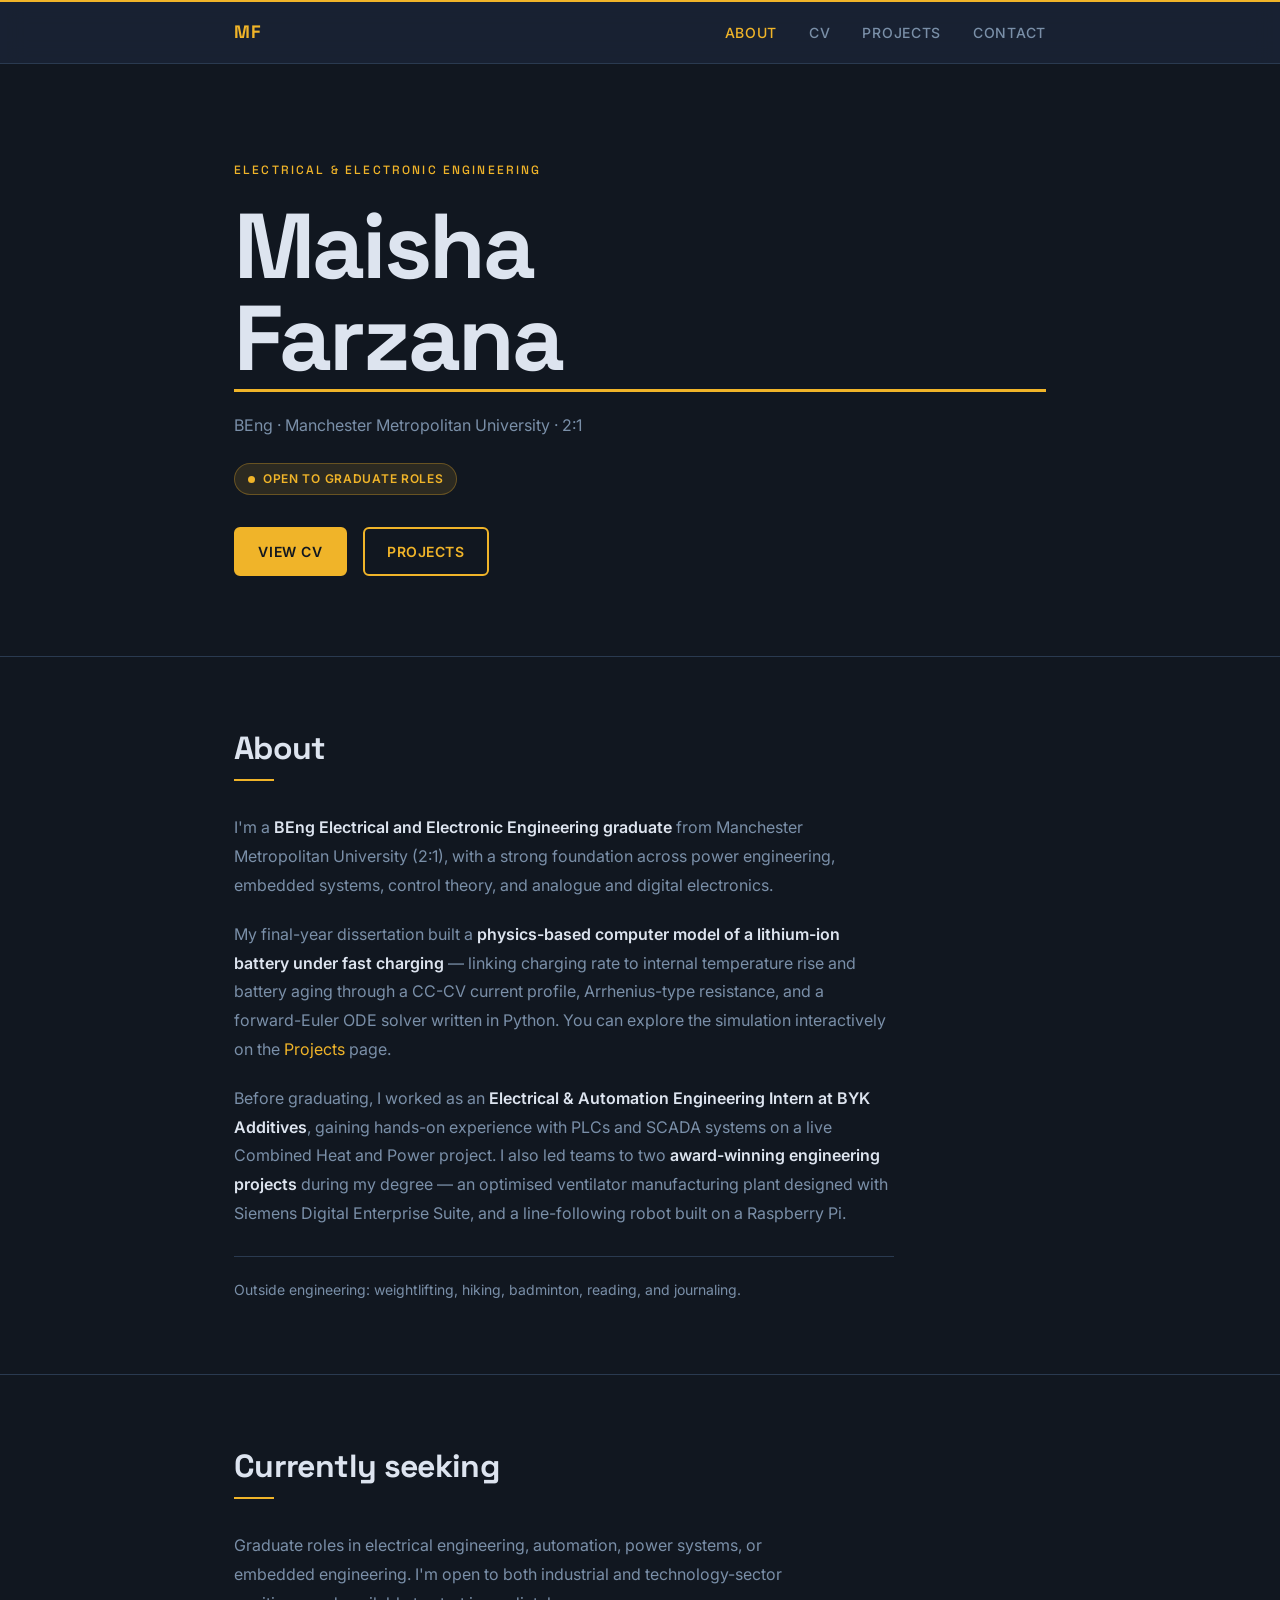
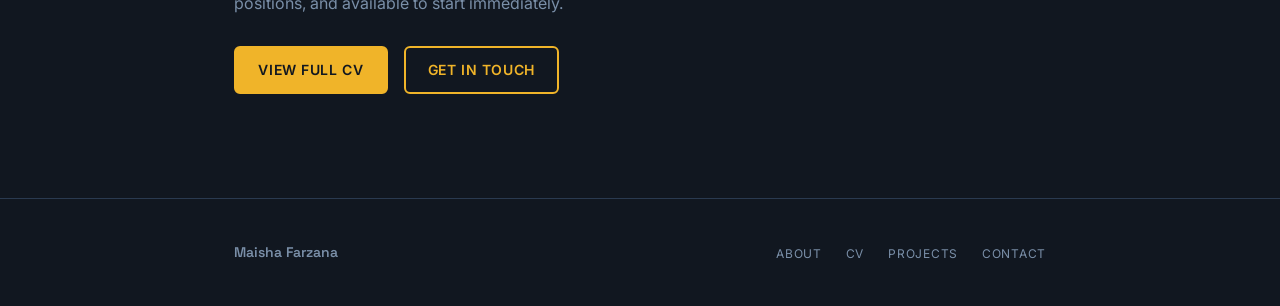
==== index.html @ 841b2d63 "Add home page and shared CSS — Palette D (Deep Charge) Space Grotesk / Inter typography, amber accen" ====
<!DOCTYPE html>
<html lang="en">
<head>
  <meta charset="UTF-8">
  <meta name="viewport" content="width=device-width, initial-scale=1.0">
  <title>Maisha Farzana — Electrical Engineer</title>
  <meta name="description" content="Electrical and Electronic Engineering graduate seeking roles in power, automation, and embedded systems.">
  <link rel="preconnect" href="https://fonts.googleapis.com">
  <link rel="preconnect" href="https://fonts.gstatic.com" crossorigin>
  <link href="https://fonts.googleapis.com/css2?family=Space+Grotesk:wght@400;500;600;700&family=Inter:wght@400;500;600&display=swap" rel="stylesheet">
  <link rel="stylesheet" href="css/style.css">
</head>
<body>

  <!-- ── NAV ── -->
  <nav class="nav">
    <div class="container nav-inner">
      <a href="index.html" class="nav-logo">MF</a>
      <button class="nav-toggle" aria-label="Toggle navigation" onclick="this.closest('nav').querySelector('.nav-links').classList.toggle('open')">
        <span></span><span></span><span></span>
      </button>
      <ul class="nav-links">
        <li><a href="index.html" class="active">About</a></li>
        <li><a href="cv.html">CV</a></li>
        <li><a href="projects.html">Projects</a></li>
        <li><a href="contact.html">Contact</a></li>
      </ul>
    </div>
  </nav>

  <main>
    <!-- ── HERO ── -->
    <section class="hero">
      <div class="container">
        <p class="hero-eyebrow">Electrical &amp; Electronic Engineering</p>
        <h1 class="hero-name">
          Maisha<br>Farzana
          <span class="hero-name-underline"></span>
        </h1>
        <p class="hero-degree">BEng · Manchester Metropolitan University · 2:1</p>
        <div class="hero-badge-row">
          <span class="status-badge">
            <span class="pulse-dot"></span>
            Open to graduate roles
          </span>
        </div>
        <div class="hero-cta">
          <a href="cv.html" class="btn btn-primary">View CV</a>
          <a href="projects.html" class="btn btn-secondary">Projects</a>
        </div>
      </div>
    </section>

    <!-- ── ABOUT ── -->
    <section class="section">
      <div class="container">
        <h2 class="section-heading">About</h2>
        <div class="about-body">
          <p>
            I'm a <strong>BEng Electrical and Electronic Engineering graduate</strong> from Manchester Metropolitan
            University (2:1), with a strong foundation across power engineering, embedded systems, control theory,
            and analogue and digital electronics.
          </p>
          <p>
            My final-year dissertation built a <strong>physics-based computer model of a lithium-ion battery
            under fast charging</strong> — linking charging rate to internal temperature rise and battery aging through
            a CC-CV current profile, Arrhenius-type resistance, and a forward-Euler ODE solver written in Python.
            You can explore the simulation interactively on the <a href="projects.html" style="color:var(--accent)">Projects</a> page.
          </p>
          <p>
            Before graduating, I worked as an <strong>Electrical &amp; Automation Engineering Intern at BYK Additives</strong>,
            gaining hands-on experience with PLCs and SCADA systems on a live Combined Heat and Power project.
            I also led teams to two <strong>award-winning engineering projects</strong> during my degree — an optimised
            ventilator manufacturing plant designed with Siemens Digital Enterprise Suite, and a line-following
            robot built on a Raspberry Pi.
          </p>
          <p class="about-hobbies">
            Outside engineering: weightlifting, hiking, badminton, reading, and journaling.
          </p>
        </div>
      </div>
    </section>

    <!-- ── LOOKING FOR ── -->
    <section class="section">
      <div class="container">
        <h2 class="section-heading">Currently seeking</h2>
        <p style="max-width:580px; color:var(--text-muted); line-height:1.8;">
          Graduate roles in electrical engineering, automation, power systems, or embedded engineering.
          I'm open to both industrial and technology-sector positions, and available to start immediately.
        </p>
        <div style="margin-top:1.75rem; display:flex; gap:1rem; flex-wrap:wrap;">
          <a href="cv.html" class="btn btn-primary">View full CV</a>
          <a href="contact.html" class="btn btn-secondary">Get in touch</a>
        </div>
      </div>
    </section>
  </main>

  <!-- ── FOOTER ── -->
  <footer class="footer">
    <div class="container footer-inner">
      <span class="footer-name">Maisha Farzana</span>
      <ul class="footer-links">
        <li><a href="index.html">About</a></li>
        <li><a href="cv.html">CV</a></li>
        <li><a href="projects.html">Projects</a></li>
        <li><a href="contact.html">Contact</a></li>
      </ul>
    </div>
  </footer>

</body>
</html>
---- css/style.css ----
/* ─────────────────────────────────────────────
   DESIGN TOKENS  —  Palette D: Deep Charge
   ───────────────────────────────────────────── */
:root {
  --ground:       #111720;
  --surface:      #1a2435;
  --surface-hi:   #243248;
  --text:         #dde4ef;
  --text-muted:   #7a8fa8;
  --accent:       #f0b429;
  --accent-dim:   rgba(240, 180, 41, 0.12);
  --border:       #2a3a50;

  --font-display: 'Space Grotesk', sans-serif;
  --font-body:    'Inter', sans-serif;

  --text-xs:   0.75rem;
  --text-sm:   0.875rem;
  --text-base: 1rem;
  --text-lg:   1.125rem;
  --text-xl:   1.25rem;
  --text-2xl:  1.5rem;
  --text-3xl:  2rem;
  --text-4xl:  2.75rem;

  --nav-h:   64px;
  --max-w:   860px;
  --radius:  6px;
  --gap:     1.5rem;
}

/* ─────────────────────────────────────────────
   RESET
   ───────────────────────────────────────────── */
*, *::before, *::after {
  box-sizing: border-box;
  margin: 0;
  padding: 0;
}

html { scroll-behavior: smooth; }

body {
  background-color: var(--ground);
  color: var(--text);
  font-family: var(--font-body);
  font-size: var(--text-base);
  line-height: 1.7;
  -webkit-font-smoothing: antialiased;
}

img, svg { display: block; max-width: 100%; }

a {
  color: inherit;
  text-decoration: none;
}

/* ─────────────────────────────────────────────
   LAYOUT WRAPPER
   ───────────────────────────────────────────── */
.container {
  width: 100%;
  max-width: var(--max-w);
  margin-inline: auto;
  padding-inline: 1.5rem;
}

/* ─────────────────────────────────────────────
   NAV
   ───────────────────────────────────────────── */
.nav {
  position: sticky;
  top: 0;
  z-index: 100;
  height: var(--nav-h);
  background: rgba(26, 36, 53, 0.88);
  backdrop-filter: blur(12px);
  -webkit-backdrop-filter: blur(12px);
  border-top: 2px solid var(--accent);
  border-bottom: 1px solid var(--border);
}

.nav-inner {
  height: 100%;
  display: flex;
  align-items: center;
  justify-content: space-between;
}

.nav-logo {
  font-family: var(--font-display);
  font-size: var(--text-lg);
  font-weight: 700;
  letter-spacing: 0.04em;
  color: var(--accent);
  flex-shrink: 0;
}

.nav-logo:hover { color: var(--text); transition: color 0.2s; }

.nav-links {
  display: flex;
  gap: 2rem;
  list-style: none;
}

.nav-links a {
  font-size: var(--text-sm);
  font-weight: 500;
  letter-spacing: 0.05em;
  text-transform: uppercase;
  color: var(--text-muted);
  transition: color 0.2s;
}

.nav-links a:hover,
.nav-links a.active {
  color: var(--text);
}

.nav-links a.active {
  color: var(--accent);
}

/* hamburger — mobile only */
.nav-toggle {
  display: none;
  flex-direction: column;
  gap: 5px;
  background: none;
  border: none;
  cursor: pointer;
  padding: 4px;
}

.nav-toggle span {
  display: block;
  width: 24px;
  height: 2px;
  background: var(--text);
  border-radius: 2px;
  transition: transform 0.25s, opacity 0.25s;
}

/* ─────────────────────────────────────────────
   BUTTONS
   ───────────────────────────────────────────── */
.btn {
  display: inline-block;
  padding: 0.65rem 1.4rem;
  border-radius: var(--radius);
  font-family: var(--font-body);
  font-size: var(--text-sm);
  font-weight: 600;
  letter-spacing: 0.04em;
  text-transform: uppercase;
  cursor: pointer;
  transition: background 0.2s, color 0.2s, border-color 0.2s;
  border: 2px solid transparent;
}

.btn-primary {
  background: var(--accent);
  color: var(--ground);
  border-color: var(--accent);
}

.btn-primary:hover {
  background: #ffc844;
  border-color: #ffc844;
}

.btn-secondary {
  background: transparent;
  color: var(--accent);
  border-color: var(--accent);
}

.btn-secondary:hover {
  background: var(--accent-dim);
}

/* ─────────────────────────────────────────────
   STATUS BADGE
   ───────────────────────────────────────────── */
.status-badge {
  display: inline-flex;
  align-items: center;
  gap: 0.5rem;
  padding: 0.3rem 0.8rem;
  background: var(--accent-dim);
  border: 1px solid rgba(240, 180, 41, 0.3);
  border-radius: 999px;
  font-size: var(--text-xs);
  font-weight: 600;
  letter-spacing: 0.06em;
  text-transform: uppercase;
  color: var(--accent);
}

.pulse-dot {
  width: 7px;
  height: 7px;
  border-radius: 50%;
  background: var(--accent);
  animation: pulse 2.4s ease-in-out infinite;
  flex-shrink: 0;
}

@keyframes pulse {
  0%, 100% { opacity: 1; transform: scale(1); }
  50%       { opacity: 0.45; transform: scale(0.8); }
}

/* ─────────────────────────────────────────────
   HERO
   ───────────────────────────────────────────── */
.hero {
  padding-top: 6rem;
  padding-bottom: 5rem;
}

.hero-eyebrow {
  font-family: var(--font-display);
  font-size: var(--text-xs);
  font-weight: 500;
  letter-spacing: 0.18em;
  text-transform: uppercase;
  color: var(--accent);
  margin-bottom: 1.25rem;
}

.hero-name {
  font-family: var(--font-display);
  font-size: clamp(3.25rem, 9vw, 5.75rem);
  font-weight: 700;
  line-height: 1.0;
  letter-spacing: -0.03em;
  color: var(--text);
  margin-bottom: 0.5rem;
}

.hero-name-underline {
  display: block;
  height: 3px;
  background: var(--accent);
  width: 0;
  margin-top: 0.3rem;
  animation: draw-line 1.2s cubic-bezier(0.22, 1, 0.36, 1) 0.4s forwards;
}

@keyframes draw-line {
  to { width: 100%; }
}

.hero-degree {
  margin-top: 1.25rem;
  font-size: var(--text-base);
  color: var(--text-muted);
}

.hero-badge-row {
  margin-top: 1.5rem;
}

.hero-cta {
  display: flex;
  gap: 1rem;
  margin-top: 2rem;
  flex-wrap: wrap;
}

/* ─────────────────────────────────────────────
   SECTION SHARED STYLES
   ───────────────────────────────────────────── */
.section {
  padding-top: 4.5rem;
  padding-bottom: 4.5rem;
  border-top: 1px solid var(--border);
}

.section-heading {
  font-family: var(--font-display);
  font-size: var(--text-3xl);
  font-weight: 700;
  color: var(--text);
  letter-spacing: -0.02em;
  line-height: 1.2;
  margin-bottom: 2rem;
  position: relative;
  padding-bottom: 0.875rem;
}

.section-heading::after {
  content: '';
  position: absolute;
  bottom: 0;
  left: 0;
  width: 2.5rem;
  height: 2px;
  background: var(--accent);
}

/* ─────────────────────────────────────────────
   ABOUT SECTION
   ───────────────────────────────────────────── */
.about-body {
  display: flex;
  flex-direction: column;
  gap: 1.25rem;
  max-width: 660px;
}

.about-body p {
  color: var(--text-muted);
  line-height: 1.8;
}

.about-body p strong {
  color: var(--text);
  font-weight: 600;
}

.about-hobbies {
  margin-top: 0.5rem;
  padding-top: 1.25rem;
  border-top: 1px solid var(--border);
  font-size: var(--text-sm);
  color: var(--text-muted);
}

/* ─────────────────────────────────────────────
   CV PAGE — TIMELINE ENTRIES
   ───────────────────────────────────────────── */
.cv-block {
  display: flex;
  flex-direction: column;
  gap: 2.5rem;
}

.cv-entry {
  display: grid;
  grid-template-columns: 160px 1fr;
  gap: 1rem 2rem;
}

.cv-entry-meta {
  padding-top: 0.2rem;
}

.cv-date {
  font-size: var(--text-xs);
  font-weight: 600;
  letter-spacing: 0.08em;
  text-transform: uppercase;
  color: var(--accent);
  line-height: 1.4;
}

.cv-place {
  font-size: var(--text-xs);
  color: var(--text-muted);
  margin-top: 0.25rem;
  line-height: 1.4;
}

.cv-entry-body {}

.cv-entry-title {
  font-family: var(--font-display);
  font-size: var(--text-lg);
  font-weight: 600;
  color: var(--text);
  line-height: 1.3;
}

.cv-entry-subtitle {
  font-size: var(--text-sm);
  color: var(--text-muted);
  margin-top: 0.2rem;
}

.cv-entry-desc {
  margin-top: 0.65rem;
  font-size: var(--text-sm);
  color: var(--text-muted);
  line-height: 1.75;
}

.cv-entry-desc ul {
  padding-left: 1.1rem;
  display: flex;
  flex-direction: column;
  gap: 0.3rem;
}

.cv-badge {
  display: inline-block;
  margin-top: 0.5rem;
  padding: 0.2rem 0.6rem;
  background: var(--accent-dim);
  border: 1px solid rgba(240, 180, 41, 0.25);
  border-radius: 4px;
  font-size: 0.7rem;
  font-weight: 600;
  letter-spacing: 0.06em;
  text-transform: uppercase;
  color: var(--accent);
}

/* ─────────────────────────────────────────────
   SKILLS GRID
   ───────────────────────────────────────────── */
.skills-grid {
  display: grid;
  grid-template-columns: repeat(auto-fill, minmax(200px, 1fr));
  gap: 1rem;
}

.skills-group {
  background: var(--surface);
  border: 1px solid var(--border);
  border-radius: var(--radius);
  padding: 1.1rem 1.25rem;
}

.skills-group-title {
  font-size: var(--text-xs);
  font-weight: 700;
  letter-spacing: 0.1em;
  text-transform: uppercase;
  color: var(--accent);
  margin-bottom: 0.65rem;
}

.skills-list {
  list-style: none;
  display: flex;
  flex-direction: column;
  gap: 0.3rem;
}

.skills-list li {
  font-size: var(--text-sm);
  color: var(--text-muted);
}

/* ─────────────────────────────────────────────
   PROJECTS PAGE — PROJECT CARDS
   ───────────────────────────────────────────── */
.project-card {
  background: var(--surface);
  border: 1px solid var(--border);
  border-radius: var(--radius);
  padding: 1.5rem;
}

.project-card-title {
  font-family: var(--font-display);
  font-size: var(--text-xl);
  font-weight: 600;
  color: var(--text);
  margin-bottom: 0.5rem;
  line-height: 1.3;
}

.project-card-desc {
  font-size: var(--text-sm);
  color: var(--text-muted);
  line-height: 1.75;
}

.project-cards-grid {
  display: grid;
  grid-template-columns: repeat(auto-fill, minmax(280px, 1fr));
  gap: var(--gap);
  margin-top: 2rem;
}

/* ─────────────────────────────────────────────
   SIMULATION WIDGETS
   ───────────────────────────────────────────── */
.widget-wrapper {
  background: var(--surface);
  border: 1px solid var(--border);
  border-radius: var(--radius);
  padding: 1.75rem;
  margin-top: 2rem;
}

.widget-title {
  font-family: var(--font-display);
  font-size: var(--text-lg);
  font-weight: 600;
  color: var(--text);
  margin-bottom: 0.3rem;
}

.widget-desc {
  font-size: var(--text-sm);
  color: var(--text-muted);
  margin-bottom: 1.25rem;
  line-height: 1.65;
}

.widget-controls {
  display: flex;
  flex-wrap: wrap;
  gap: 1.25rem;
  align-items: flex-end;
  margin-bottom: 1.25rem;
}

.control-group {
  display: flex;
  flex-direction: column;
  gap: 0.4rem;
  min-width: 160px;
}

.control-group label {
  font-size: var(--text-xs);
  font-weight: 600;
  letter-spacing: 0.08em;
  text-transform: uppercase;
  color: var(--text-muted);
}

.control-group input[type="range"] {
  -webkit-appearance: none;
  width: 100%;
  height: 4px;
  background: var(--border);
  border-radius: 2px;
  outline: none;
  cursor: pointer;
}

.control-group input[type="range"]::-webkit-slider-thumb {
  -webkit-appearance: none;
  width: 16px;
  height: 16px;
  border-radius: 50%;
  background: var(--accent);
  cursor: pointer;
  border: 2px solid var(--ground);
}

.control-value {
  font-size: var(--text-xs);
  color: var(--accent);
  font-weight: 600;
  font-family: var(--font-display);
}

.widget-plot {
  width: 100%;
  height: 300px;
  margin-top: 1rem;
}

.widget-metrics {
  display: grid;
  grid-template-columns: repeat(3, 1fr);
  gap: 1rem;
  margin-top: 1.25rem;
}

.metric-card {
  background: var(--ground);
  border: 1px solid var(--border);
  border-radius: var(--radius);
  padding: 0.875rem 1rem;
  text-align: center;
}

.metric-value {
  font-family: var(--font-display);
  font-size: var(--text-2xl);
  font-weight: 700;
  color: var(--accent);
  line-height: 1.1;
}

.metric-label {
  font-size: var(--text-xs);
  color: var(--text-muted);
  margin-top: 0.3rem;
  letter-spacing: 0.05em;
}

.pyodide-status {
  font-size: var(--text-xs);
  color: var(--text-muted);
  font-style: italic;
  margin-bottom: 0.75rem;
  display: flex;
  align-items: center;
  gap: 0.5rem;
}

.pyodide-spinner {
  width: 12px;
  height: 12px;
  border: 2px solid var(--border);
  border-top-color: var(--accent);
  border-radius: 50%;
  animation: spin 0.8s linear infinite;
  flex-shrink: 0;
}

@keyframes spin {
  to { transform: rotate(360deg); }
}

/* ─────────────────────────────────────────────
   CONTACT PAGE
   ───────────────────────────────────────────── */
.contact-links {
  display: flex;
  flex-direction: column;
  gap: 1rem;
  max-width: 480px;
  margin-top: 0.5rem;
}

.contact-link {
  display: flex;
  align-items: center;
  gap: 1rem;
  padding: 1rem 1.25rem;
  background: var(--surface);
  border: 1px solid var(--border);
  border-radius: var(--radius);
  transition: border-color 0.2s, background 0.2s;
  color: var(--text);
}

.contact-link:hover {
  border-color: var(--accent);
  background: var(--surface-hi);
}

.contact-link-icon {
  font-size: 1.25rem;
  flex-shrink: 0;
}

.contact-link-label {
  font-size: var(--text-xs);
  font-weight: 600;
  letter-spacing: 0.1em;
  text-transform: uppercase;
  color: var(--text-muted);
}

.contact-link-value {
  font-size: var(--text-sm);
  color: var(--text);
  margin-top: 0.1rem;
}

/* ─────────────────────────────────────────────
   FOOTER
   ───────────────────────────────────────────── */
.footer {
  border-top: 1px solid var(--border);
  padding: 2.5rem 0;
  margin-top: 2rem;
}

.footer-inner {
  display: flex;
  align-items: center;
  justify-content: space-between;
  flex-wrap: wrap;
  gap: 1rem;
}

.footer-name {
  font-family: var(--font-display);
  font-size: var(--text-sm);
  font-weight: 600;
  color: var(--text-muted);
}

.footer-links {
  display: flex;
  gap: 1.5rem;
  list-style: none;
}

.footer-links a {
  font-size: var(--text-xs);
  letter-spacing: 0.06em;
  text-transform: uppercase;
  color: var(--text-muted);
  transition: color 0.2s;
}

.footer-links a:hover { color: var(--accent); }

/* ─────────────────────────────────────────────
   RESPONSIVE
   ───────────────────────────────────────────── */
@media (max-width: 640px) {
  .nav-links {
    display: none;
    position: absolute;
    top: var(--nav-h);
    left: 0;
    right: 0;
    flex-direction: column;
    gap: 0;
    background: var(--surface);
    border-bottom: 1px solid var(--border);
    padding: 0.5rem 0;
  }

  .nav-links.open { display: flex; }

  .nav-links a {
    padding: 0.85rem 1.5rem;
    border-bottom: 1px solid var(--border);
  }

  .nav-toggle { display: flex; }

  .hero { padding-top: 3.5rem; }

  .cv-entry {
    grid-template-columns: 1fr;
    gap: 0.4rem;
  }

  .widget-metrics {
    grid-template-columns: 1fr;
  }

  .hero-cta { flex-direction: column; align-items: flex-start; }
}

@media (prefers-reduced-motion: reduce) {
  .hero-name-underline { animation: none; width: 100%; }
  .pulse-dot           { animation: none; }
  .pyodide-spinner     { animation: none; }
}
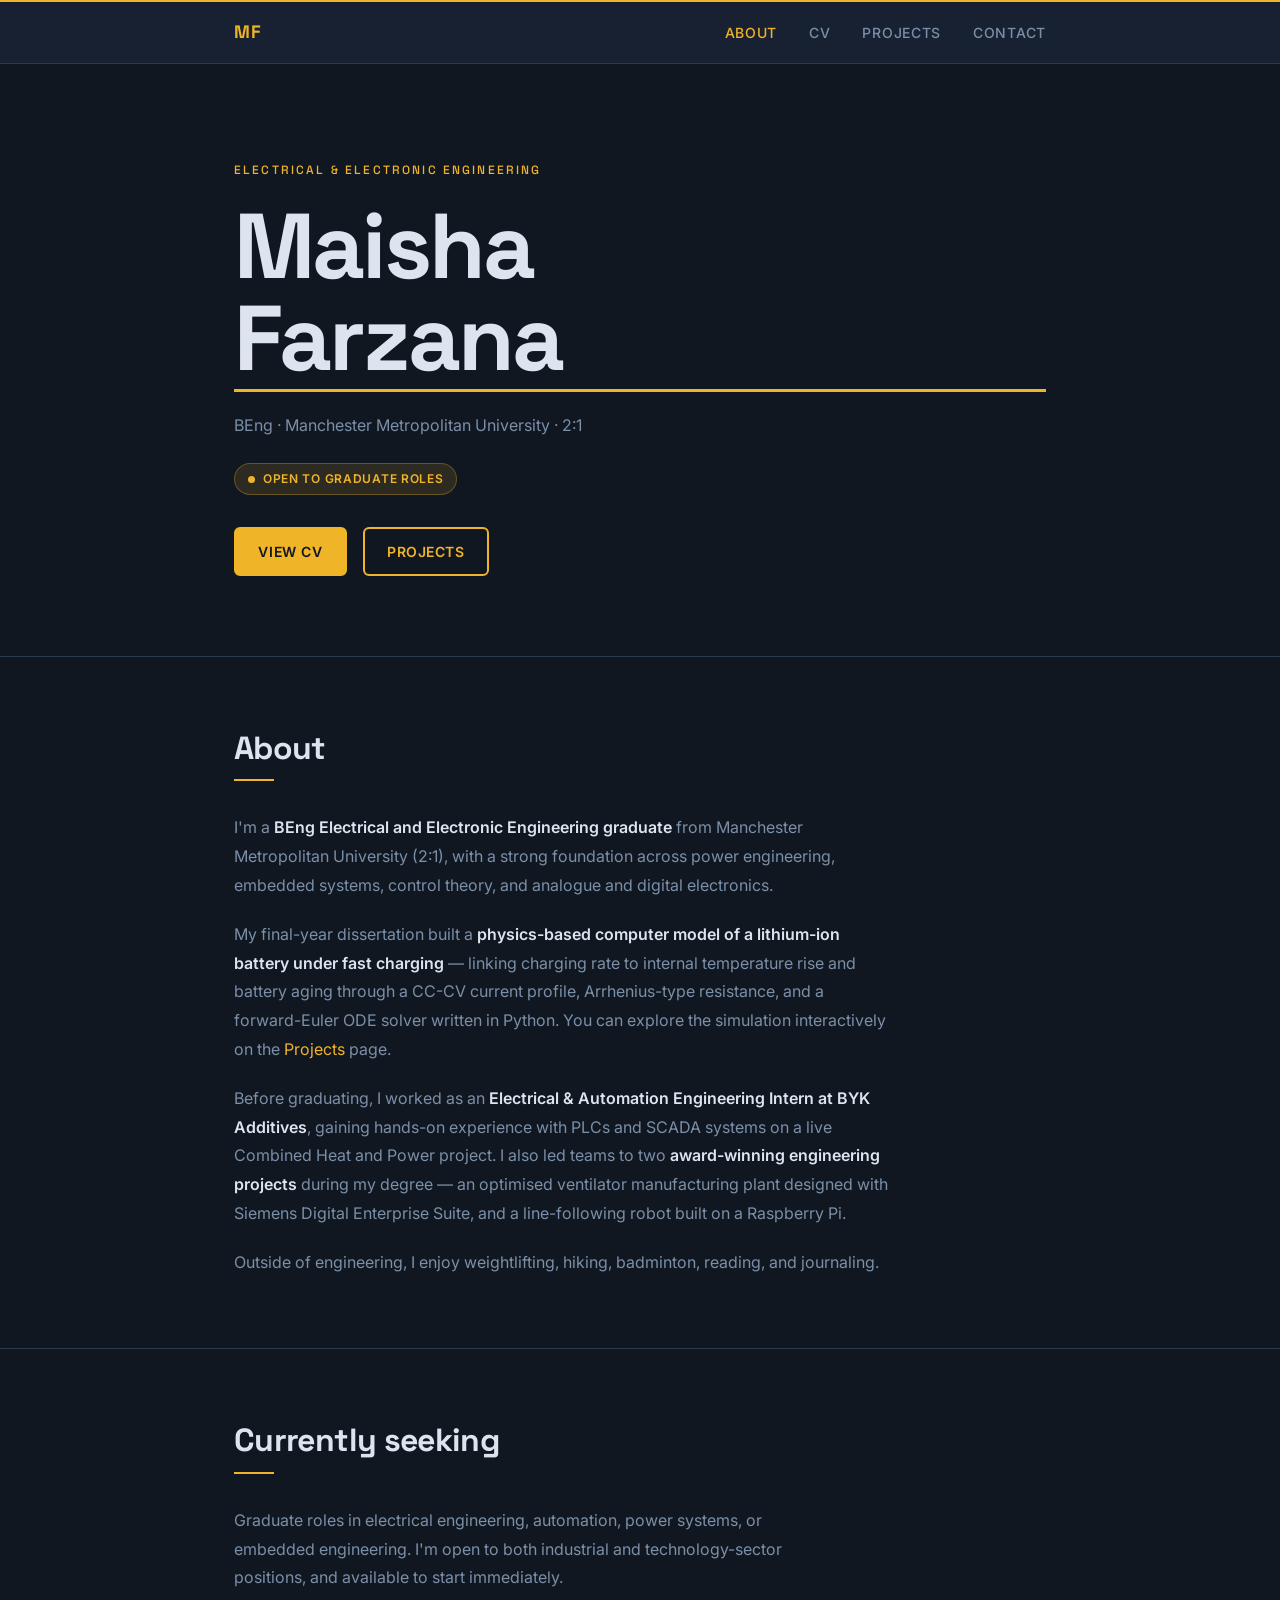
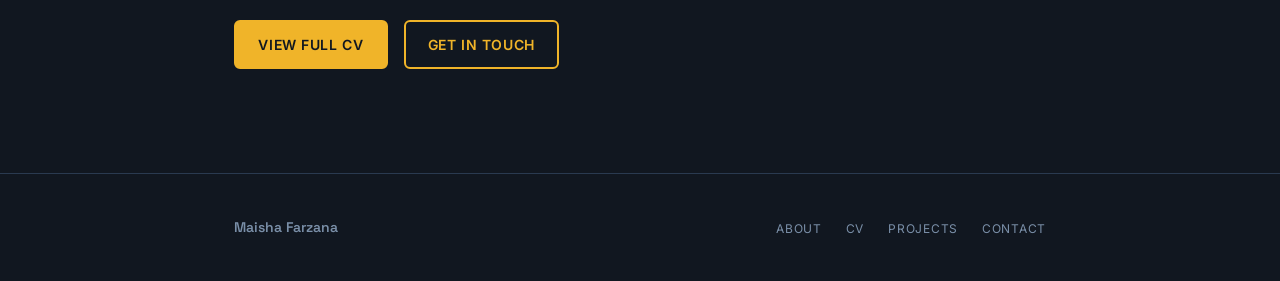
==== commit e7fd63bb: "Move hobbies into about body as a regular paragraph" ====
--- a/index.html
+++ b/index.html
@@ -55,6 +55,9 @@
     <section class="section">
       <div class="container">
         <h2 class="section-heading">About</h2>
+        <div class="about-layout">
+          <img src="photo.jpg" alt="Maisha Farzana" class="about-photo"
+               onerror="this.style.display='none'">
         <div class="about-body">
           <p>
             I'm a <strong>BEng Electrical and Electronic Engineering graduate</strong> from Manchester Metropolitan
@@ -74,10 +77,11 @@
             ventilator manufacturing plant designed with Siemens Digital Enterprise Suite, and a line-following
             robot built on a Raspberry Pi.
           </p>
-          <p class="about-hobbies">
-            Outside engineering: weightlifting, hiking, badminton, reading, and journaling.
+          <p>
+            Outside of engineering, I enjoy weightlifting, hiking, badminton, reading, and journaling.
           </p>
-        </div>
+        </div><!-- end about-body -->
+        </div><!-- end about-layout -->
       </div>
     </section>
 
--- a/css/style.css
+++ b/css/style.css
@@ -320,6 +320,26 @@
 .about-body p strong {
   color: var(--text);
   font-weight: 600;
+}
+
+.about-layout {
+  display: flex;
+  gap: 2.5rem;
+  align-items: flex-start;
+}
+
+.about-photo {
+  width: 160px;
+  height: 160px;
+  border-radius: 50%;
+  object-fit: cover;
+  flex-shrink: 0;
+  border: 3px solid var(--border);
+}
+
+@media (max-width: 640px) {
+  .about-layout { flex-direction: column; }
+  .about-photo  { width: 120px; height: 120px; }
 }
 
 .about-hobbies {
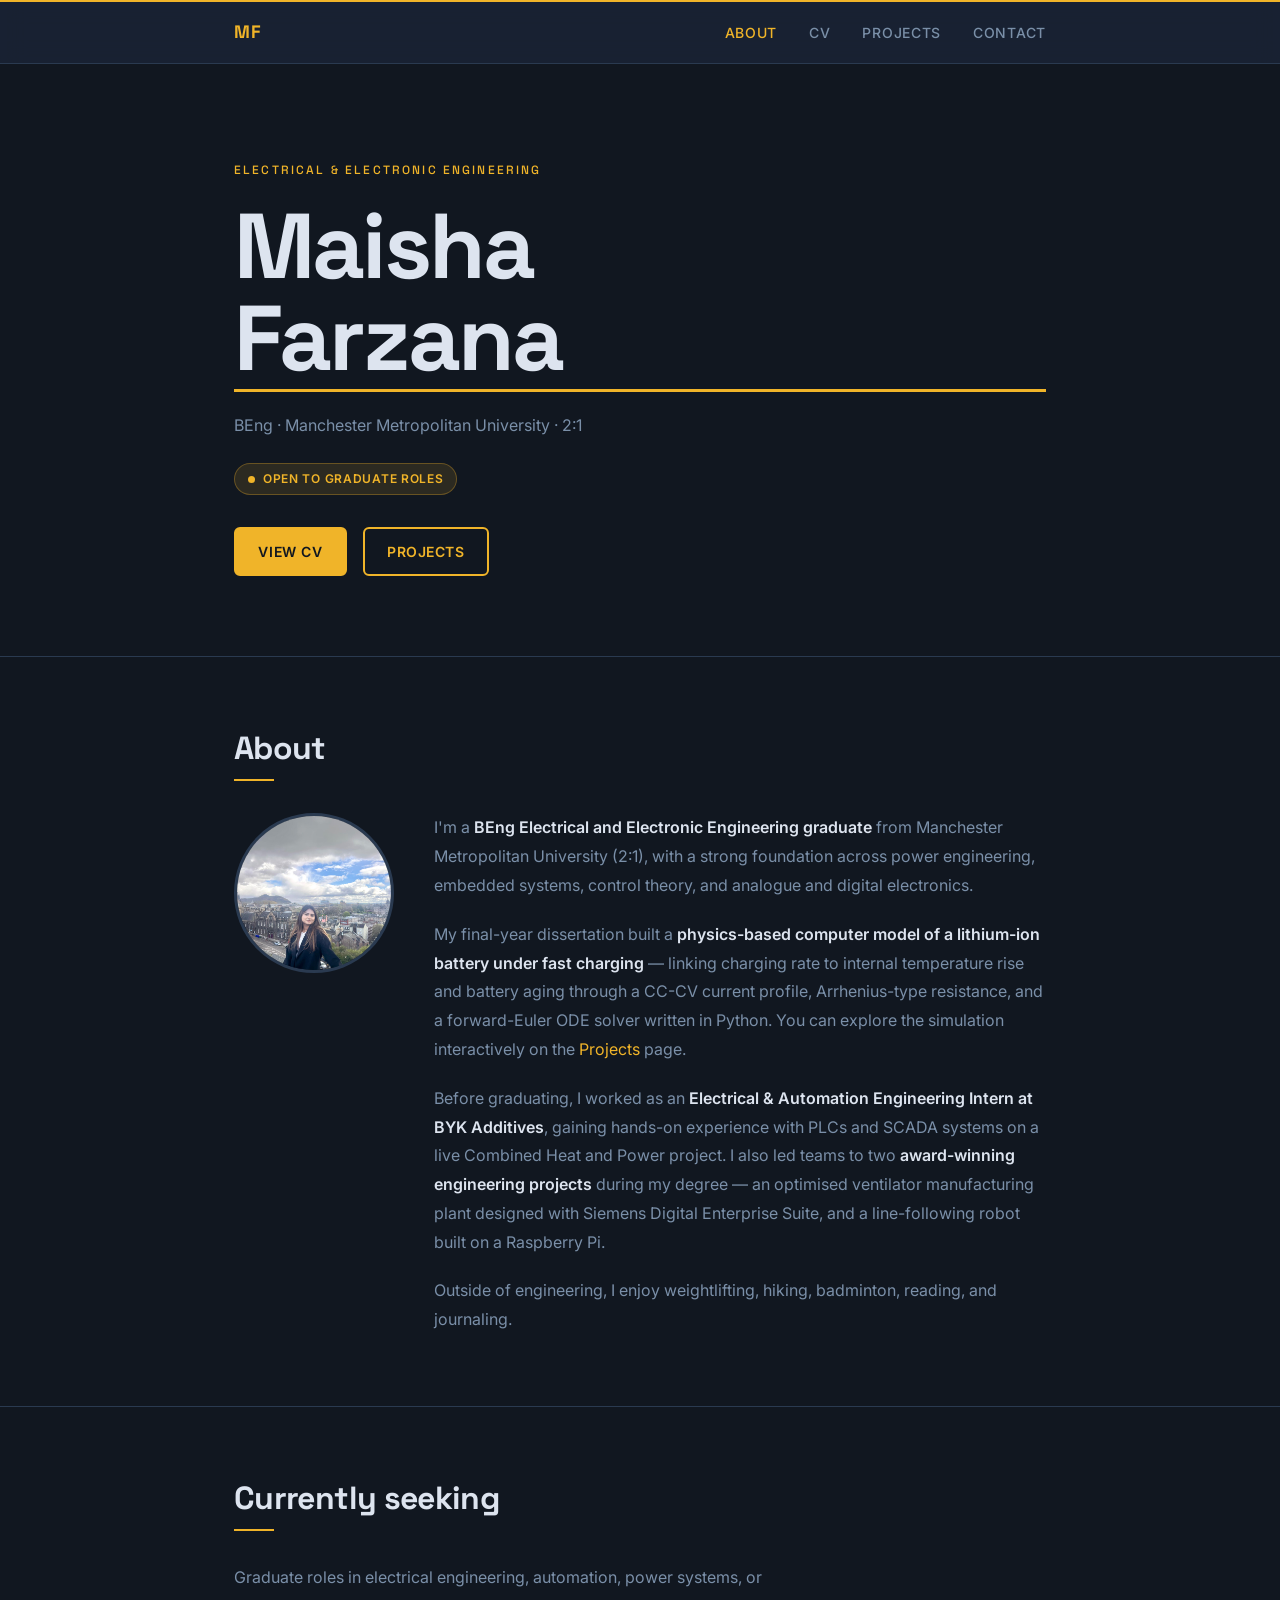
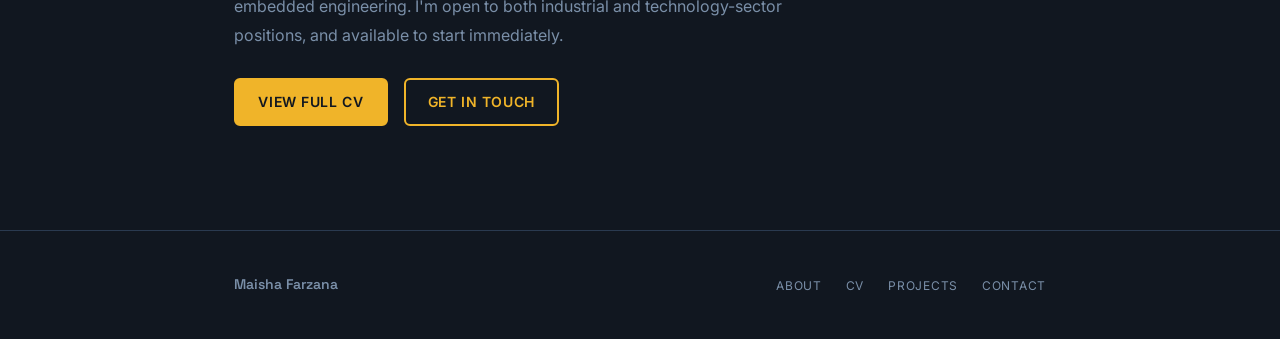
==== commit e530c1fb: "Add profile photo" ====
--- a/index.html
+++ b/index.html
@@ -56,7 +56,7 @@
       <div class="container">
         <h2 class="section-heading">About</h2>
         <div class="about-layout">
-          <img src="photo.jpg" alt="Maisha Farzana" class="about-photo"
+          <img src="photo.jpeg" alt="Maisha Farzana" class="about-photo"
                onerror="this.style.display='none'">
         <div class="about-body">
           <p>
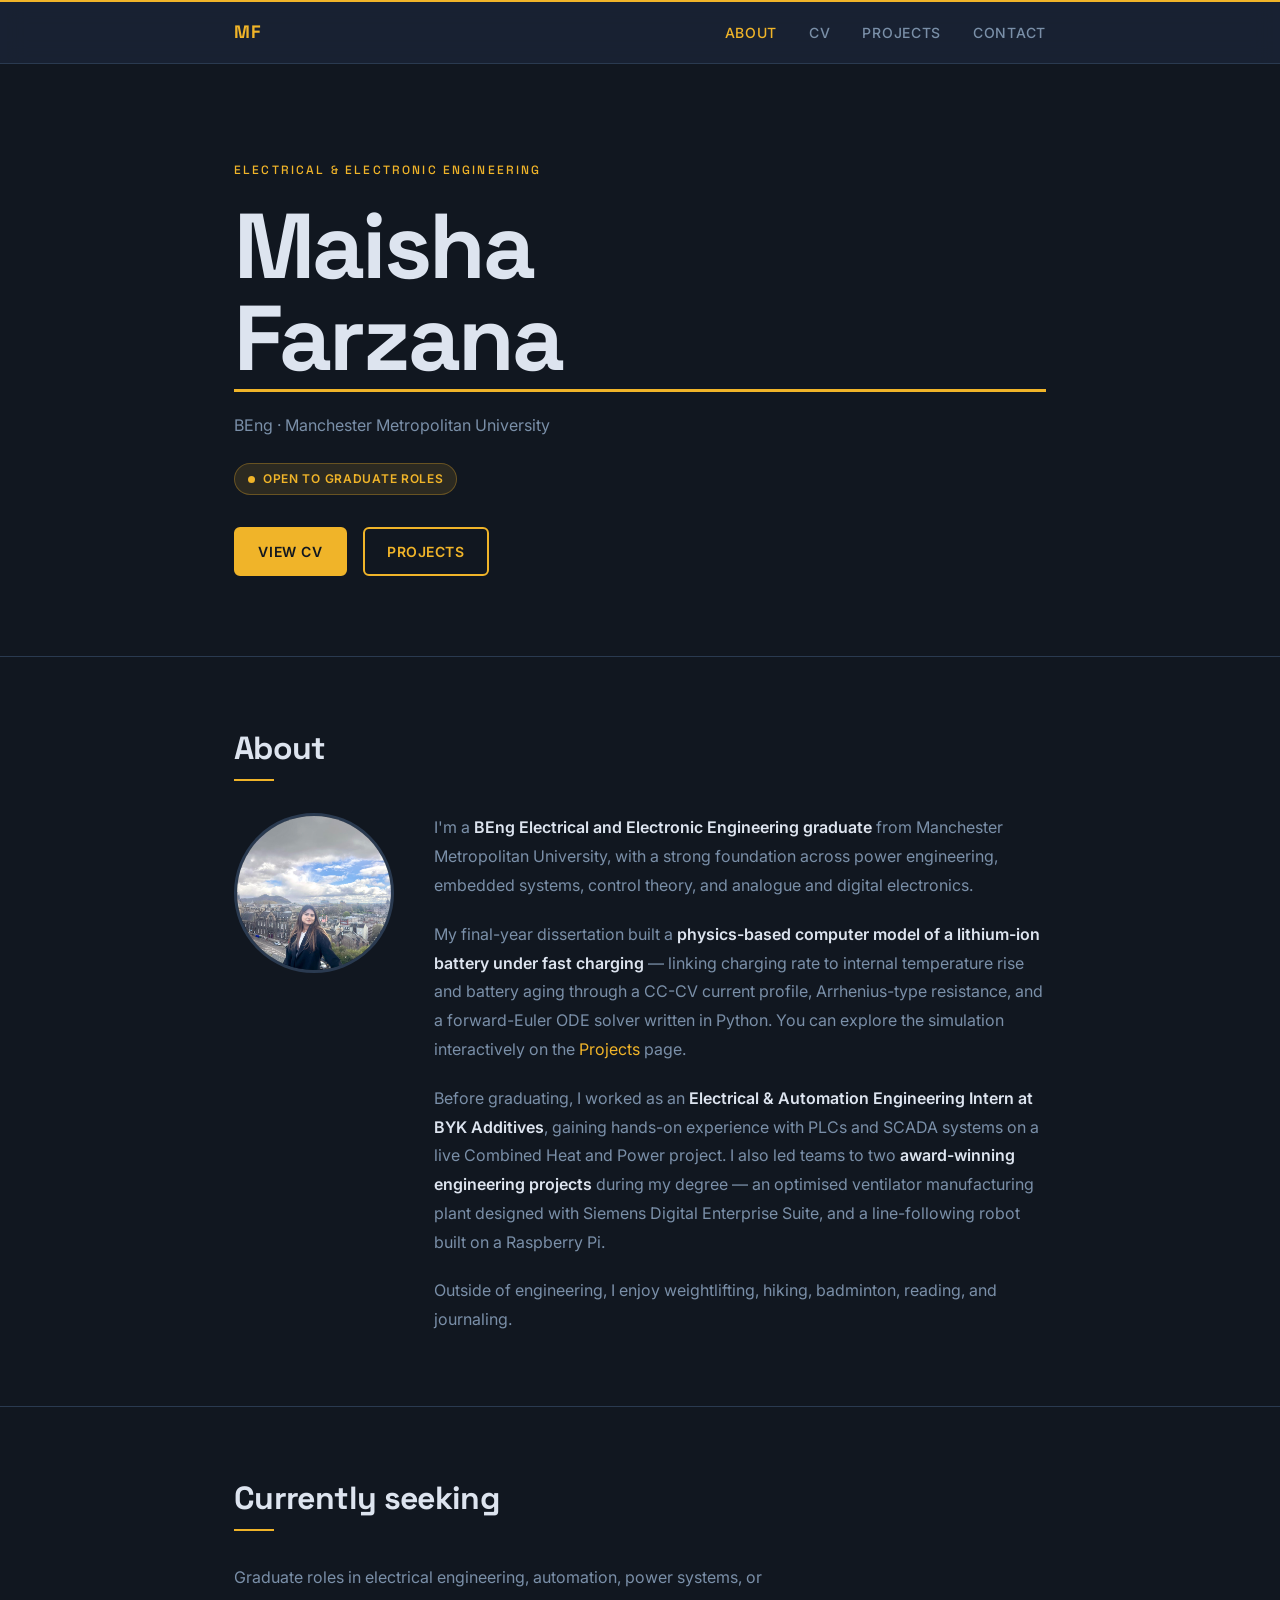
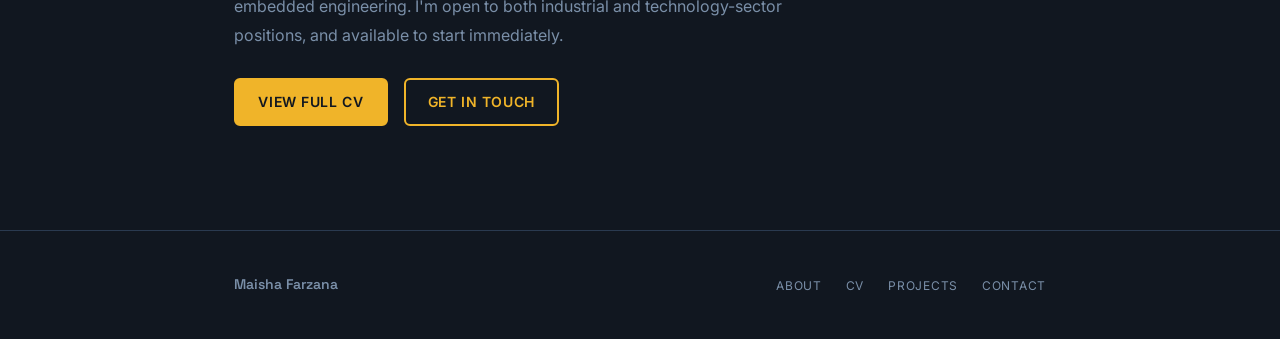
==== commit f7c18dfe: "Remove 2:1 grade mention from homepage" ====
--- a/index.html
+++ b/index.html
@@ -37,7 +37,7 @@
           Maisha<br>Farzana
           <span class="hero-name-underline"></span>
         </h1>
-        <p class="hero-degree">BEng · Manchester Metropolitan University · 2:1</p>
+        <p class="hero-degree">BEng · Manchester Metropolitan University</p>
         <div class="hero-badge-row">
           <span class="status-badge">
             <span class="pulse-dot"></span>
@@ -61,7 +61,7 @@
         <div class="about-body">
           <p>
             I'm a <strong>BEng Electrical and Electronic Engineering graduate</strong> from Manchester Metropolitan
-            University (2:1), with a strong foundation across power engineering, embedded systems, control theory,
+            University, with a strong foundation across power engineering, embedded systems, control theory,
             and analogue and digital electronics.
           </p>
           <p>
